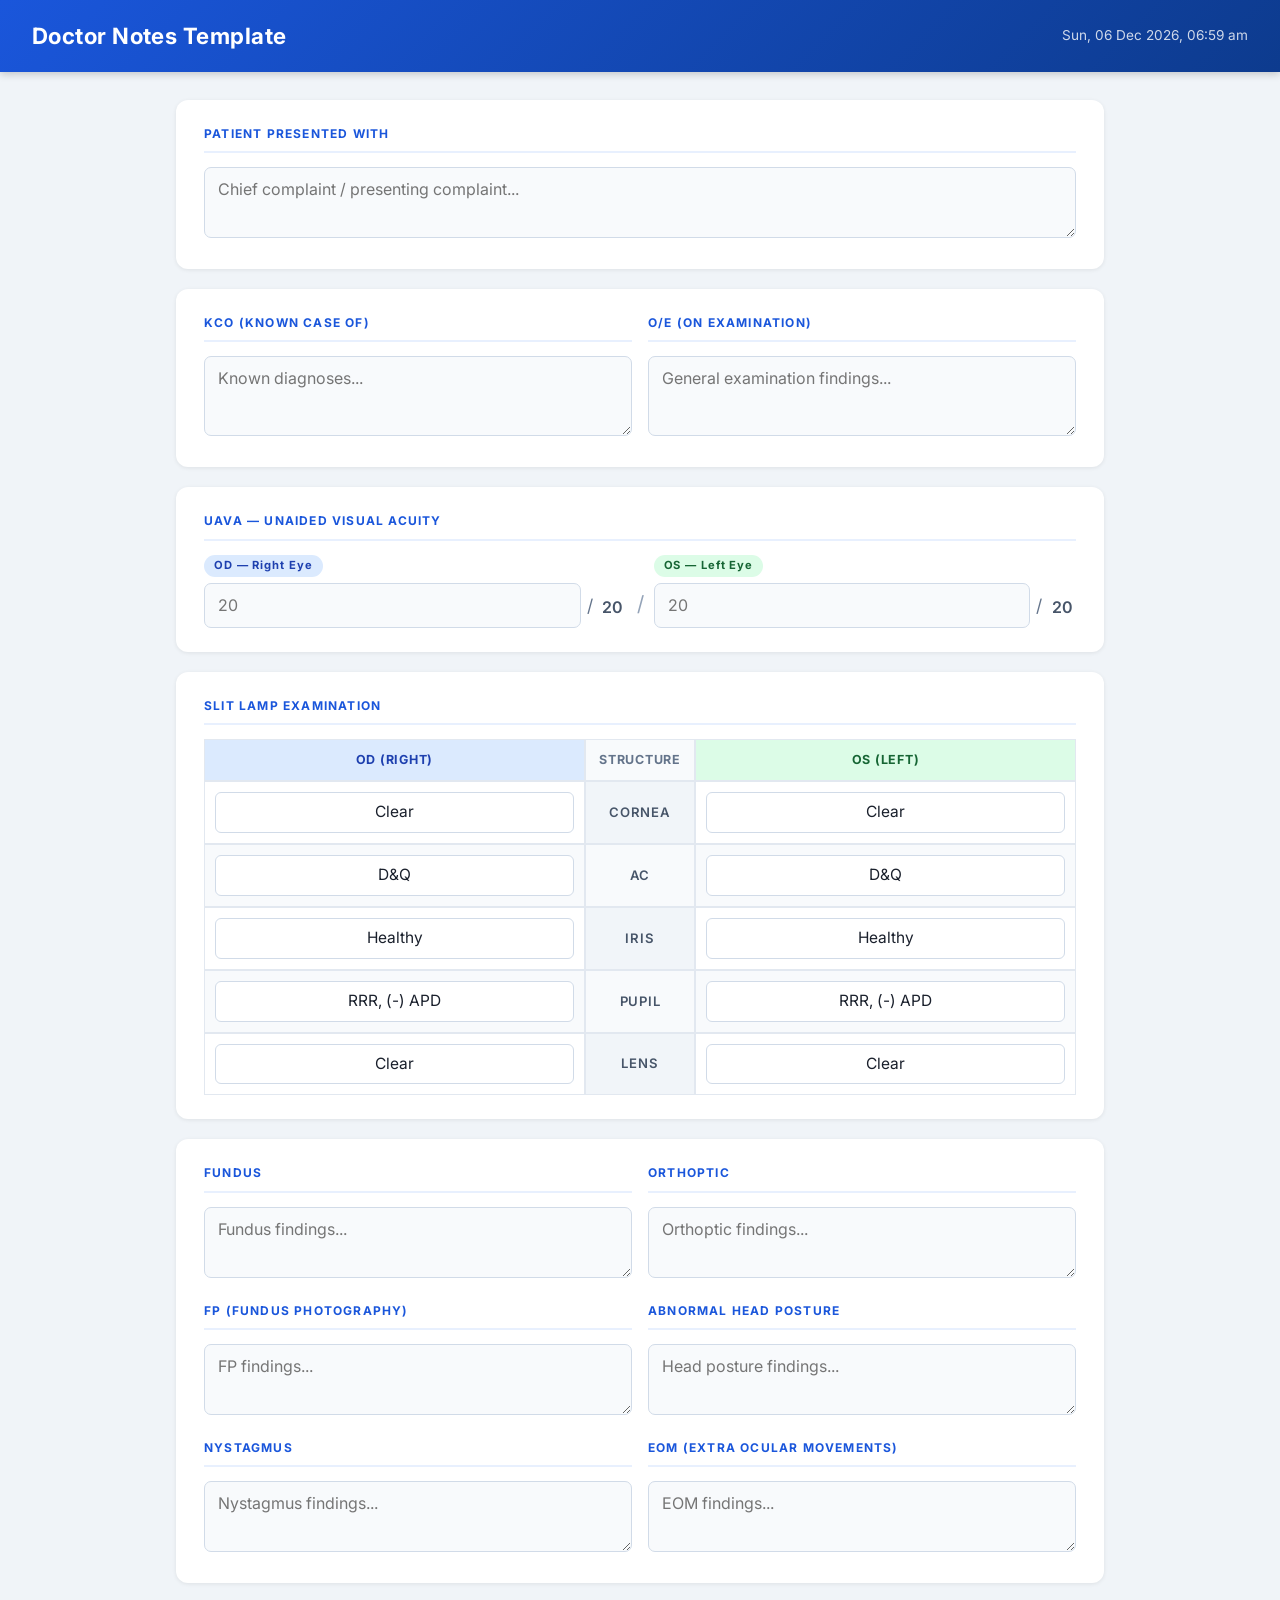
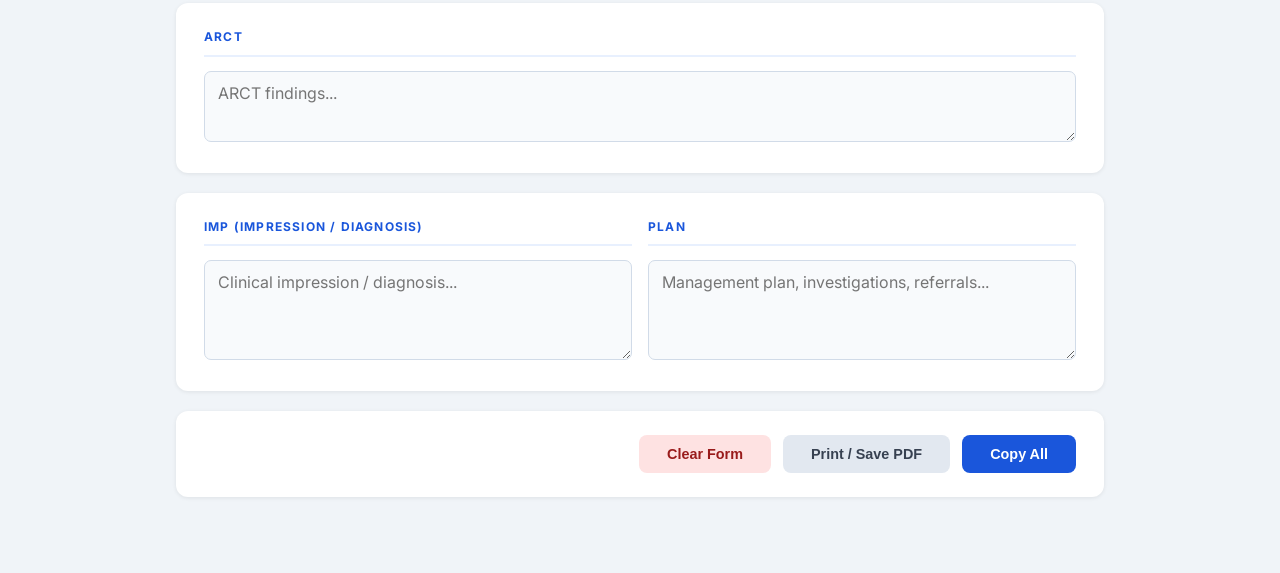
==== index.html @ 8cecd740 "change file name" ====
<!doctype html>
<html lang="en">
  <head>
    <meta charset="UTF-8" />
    <meta name="viewport" content="width=device-width, initial-scale=1.0" />
    <title>Doctor Notes Template</title>
    <link rel="preconnect" href="https://fonts.googleapis.com" />
    <link rel="preconnect" href="https://fonts.gstatic.com" crossorigin />
    <link href="https://fonts.googleapis.com/css2?family=Inter:wght@400;500;600;700&display=swap" rel="stylesheet" />
    <style>
      *,
      *::before,
      *::after {
        box-sizing: border-box;
        margin: 0;
        padding: 0;
      }

      body {
        font-family: "Inter", "Segoe UI", system-ui, sans-serif;
        background: #f0f4f8;
        color: #1a202c;
        min-height: 100vh;
        font-size: 15px;
        line-height: 1.6;
      }

      header {
        background: linear-gradient(135deg, #1a56db 0%, #0d3b8e 100%);
        color: white;
        padding: 18px 32px;
        display: flex;
        align-items: center;
        justify-content: space-between;
        box-shadow: 0 2px 8px rgba(0, 0, 0, 0.2);
      }
      header h1 {
        font-size: 1.4rem;
        font-weight: 700;
        letter-spacing: 0.02em;
      }
      header span {
        font-size: 0.85rem;
        opacity: 0.8;
      }

      .container {
        max-width: 960px;
        margin: 28px auto;
        padding: 0 16px 48px;
        display: flex;
        flex-direction: column;
        gap: 20px;
      }

      .card {
        background: white;
        border-radius: 12px;
        padding: 24px 28px;
        box-shadow: 0 1px 4px rgba(0, 0, 0, 0.08);
      }

      .card-title {
        font-size: 0.75rem;
        font-weight: 700;
        letter-spacing: 0.1em;
        text-transform: uppercase;
        color: #1a56db;
        margin-bottom: 14px;
        padding-bottom: 8px;
        border-bottom: 2px solid #e8f0fe;
      }

      label {
        display: block;
        font-size: 0.78rem;
        font-weight: 600;
        color: #4a5568;
        margin-bottom: 5px;
        text-transform: uppercase;
        letter-spacing: 0.06em;
      }

      input[type="text"],
      textarea,
      select {
        width: 100%;
        padding: 9px 13px;
        border: 1.5px solid #d1dbe8;
        border-radius: 7px;
        font-size: 1rem;
        color: #1a202c;
        background: #f8fafc;
        transition:
          border-color 0.2s,
          box-shadow 0.2s;
        outline: none;
        font-family: inherit;
        line-height: 1.6;
      }
      input[type="text"]:focus,
      textarea:focus,
      select:focus {
        border-color: #1a56db;
        box-shadow: 0 0 0 3px rgba(26, 86, 219, 0.12);
        background: white;
      }
      textarea {
        resize: vertical;
        min-height: 70px;
      }

      .grid-2 {
        display: grid;
        grid-template-columns: 1fr 1fr;
        gap: 16px;
      }
      .grid-3 {
        display: grid;
        grid-template-columns: 1fr 1fr 1fr;
        gap: 16px;
      }

      /* Visual Acuity */
      .va-row {
        display: grid;
        grid-template-columns: 1fr auto 1fr;
        gap: 10px;
        align-items: end;
      }
      .va-eye-label {
        display: flex;
        align-items: center;
        gap: 8px;
        margin-bottom: 6px;
      }
      .eye-badge {
        display: inline-block;
        padding: 2px 10px;
        border-radius: 20px;
        font-size: 0.7rem;
        font-weight: 700;
        letter-spacing: 0.08em;
      }
      .eye-badge.od {
        background: #dbeafe;
        color: #1e40af;
      }
      .eye-badge.os {
        background: #dcfce7;
        color: #166534;
      }
      .va-slash {
        font-size: 1.3rem;
        color: #94a3b8;
        padding-bottom: 8px;
        text-align: center;
      }
      .va-group {
        display: flex;
        gap: 6px;
        align-items: end;
      }
      .va-group input {
        flex: 1;
      }
      .va-group .va-denom {
        padding-bottom: 8px;
        font-size: 1.1rem;
        color: #64748b;
      }
      .va-fixed {
        padding-bottom: 8px;
        font-size: 1rem;
        font-weight: 600;
        color: #475569;
        min-width: 28px;
        text-align: center;
      }

      /* Slit Lamp Table */
      .slit-lamp-table {
        width: 100%;
        border-collapse: separate;
        border-spacing: 0;
        margin-top: 4px;
      }
      .slit-lamp-table th,
      .slit-lamp-table td {
        padding: 10px 10px;
        text-align: center;
        border: 1px solid #e2e8f0;
      }
      .slit-lamp-table thead tr th {
        background: #f1f5f9;
        font-size: 0.78rem;
        font-weight: 700;
        letter-spacing: 0.06em;
        text-transform: uppercase;
        color: #475569;
      }
      .slit-lamp-table thead tr th.od-head {
        background: #dbeafe;
        color: #1e40af;
      }
      .slit-lamp-table thead tr th.os-head {
        background: #dcfce7;
        color: #166534;
      }
      .slit-lamp-table thead tr th.struct-head {
        background: #f8fafc;
        color: #64748b;
      }
      .slit-lamp-table tbody tr:nth-child(even) td {
        background: #f8fafc;
      }
      .slit-lamp-table tbody tr:hover td {
        background: #eff6ff;
      }
      .slit-lamp-table td.struct-name {
        font-size: 0.82rem;
        font-weight: 600;
        text-transform: uppercase;
        letter-spacing: 0.06em;
        color: #475569;
        background: #f1f5f9;
        width: 110px;
      }
      .slit-lamp-table td input {
        width: 100%;
        border: 1.5px solid #d1dbe8;
        border-radius: 6px;
        padding: 7px 8px;
        font-size: 0.97rem;
        text-align: center;
        background: white;
        outline: none;
        font-family: inherit;
        transition:
          border-color 0.2s,
          box-shadow 0.2s;
      }
      .slit-lamp-table td input:focus {
        border-color: #1a56db;
        box-shadow: 0 0 0 3px rgba(26, 86, 219, 0.12);
      }

      /* Findings grid */
      .findings-grid {
        display: grid;
        grid-template-columns: 1fr 1fr;
        gap: 16px;
      }
      @media (max-width: 580px) {
        .findings-grid,
        .grid-2,
        .grid-3 {
          grid-template-columns: 1fr;
        }
        .va-row {
          grid-template-columns: 1fr;
        }
        .va-slash {
          display: none;
        }
      }

      /* Actions */
      .actions {
        display: flex;
        gap: 12px;
        justify-content: flex-end;
        flex-wrap: wrap;
      }
      button {
        padding: 11px 28px;
        border-radius: 8px;
        font-size: 0.9rem;
        font-weight: 600;
        cursor: pointer;
        border: none;
        transition:
          background 0.18s,
          transform 0.1s;
      }
      button:active {
        transform: scale(0.97);
      }
      .btn-primary {
        background: #1a56db;
        color: white;
      }
      .btn-primary:hover {
        background: #1648c0;
      }
      .btn-secondary {
        background: #e2e8f0;
        color: #374151;
      }
      .btn-secondary:hover {
        background: #cbd5e1;
      }
      .btn-danger {
        background: #fee2e2;
        color: #991b1b;
      }
      .btn-danger:hover {
        background: #fecaca;
      }
      .btn-copy {
        background: #1a56db;
        color: white;
        border: none;
      }
      .btn-copy:hover {
        background: #1648c0;
      }

      /* Print preview */
      .print-area {
        display: none;
      }
      @media print {
        body {
          background: white;
        }
        header,
        .actions,
        .card-title {
          -webkit-print-color-adjust: exact;
          print-color-adjust: exact;
        }
        .print-hide {
          display: none;
        }
      }

      /* Toast */
      #toast {
        position: fixed;
        bottom: 32px;
        right: 32px;
        background: #1a56db;
        color: white;
        padding: 14px 24px;
        border-radius: 10px;
        font-size: 0.9rem;
        font-weight: 600;
        box-shadow: 0 4px 16px rgba(0, 0, 0, 0.18);
        transform: translateY(80px);
        opacity: 0;
        transition:
          transform 0.3s,
          opacity 0.3s;
        z-index: 999;
      }
      #toast.show {
        transform: translateY(0);
        opacity: 1;
      }
    </style>
  </head>
  <body>
    <header>
      <h1>Doctor Notes Template</h1>
      <span id="datetime"></span>
    </header>

    <div class="container">
      <!-- Presentation -->
      <div class="card">
        <div class="card-title">Patient Presented With</div>
        <textarea
          id="presentedWith"
          placeholder="Chief complaint / presenting complaint..."></textarea>
      </div>

      <!-- KCO & O/E -->
      <div class="card">
        <div class="grid-2">
          <div>
            <div class="card-title">KCO (Known Case Of)</div>
            <textarea id="kco" placeholder="Known diagnoses..." style="min-height: 80px"></textarea>
          </div>
          <div>
            <div class="card-title">O/E (On Examination)</div>
            <textarea
              id="oe"
              placeholder="General examination findings..."
              style="min-height: 80px"></textarea>
          </div>
        </div>
      </div>

      <!-- Visual Acuity -->
      <div class="card">
        <div class="card-title">UAVA — Unaided Visual Acuity</div>
        <div class="va-row">
          <div>
            <div class="va-eye-label"><span class="eye-badge od">OD — Right Eye</span></div>
            <div class="va-group">
              <input type="text" id="vaODNum" placeholder="20" />
              <span class="va-denom">/</span>
              <span class="va-fixed">20</span>
            </div>
          </div>
          <div class="va-slash">/</div>
          <div>
            <div class="va-eye-label"><span class="eye-badge os">OS — Left Eye</span></div>
            <div class="va-group">
              <input type="text" id="vaOSNum" placeholder="20" />
              <span class="va-denom">/</span>
              <span class="va-fixed">20</span>
            </div>
          </div>
        </div>
      </div>

      <!-- Slit Lamp Examination -->
      <div class="card">
        <div class="card-title">Slit Lamp Examination</div>
        <table class="slit-lamp-table">
          <thead>
            <tr>
              <th class="od-head">OD (Right)</th>
              <th class="struct-head">Structure</th>
              <th class="os-head">OS (Left)</th>
            </tr>
          </thead>
          <tbody id="slitLampBody">
            <!-- Rows injected by JS -->
          </tbody>
        </table>
      </div>

      <!-- Fundus & Orthoptic -->
      <div class="card">
        <div class="findings-grid">
          <div>
            <div class="card-title">Fundus</div>
            <textarea id="fundus" placeholder="Fundus findings..."></textarea>
          </div>
          <div>
            <div class="card-title">Orthoptic</div>
            <textarea id="orthoptic" placeholder="Orthoptic findings..."></textarea>
          </div>
          <div>
            <div class="card-title">FP (Fundus Photography)</div>
            <textarea id="fp" placeholder="FP findings..."></textarea>
          </div>
          <div>
            <div class="card-title">Abnormal Head Posture</div>
            <textarea id="ahp" placeholder="Head posture findings..."></textarea>
          </div>
          <div>
            <div class="card-title">Nystagmus</div>
            <textarea id="nystagmus" placeholder="Nystagmus findings..."></textarea>
          </div>
          <div>
            <div class="card-title">EOM (Extra Ocular Movements)</div>
            <textarea id="eom" placeholder="EOM findings..."></textarea>
          </div>
        </div>
      </div>

      <!-- ARCT -->
      <div class="card">
        <div class="card-title">ARCT</div>
        <textarea id="arct" placeholder="ARCT findings..."></textarea>
      </div>

      <!-- Impression & Plan -->
      <div class="card">
        <div class="grid-2">
          <div>
            <div class="card-title">IMP (Impression / Diagnosis)</div>
            <textarea
              id="imp"
              placeholder="Clinical impression / diagnosis..."
              style="min-height: 100px"></textarea>
          </div>
          <div>
            <div class="card-title">Plan</div>
            <textarea
              id="plan"
              placeholder="Management plan, investigations, referrals..."
              style="min-height: 100px"></textarea>
          </div>
        </div>
      </div>

      <!-- Actions -->
      <div class="card print-hide">
        <div class="actions">
          <button class="btn-danger" onclick="clearForm()">Clear Form</button>
          <button class="btn-secondary" onclick="window.print()">Print / Save PDF</button>
          <button class="btn-copy" onclick="copyAll()">Copy All</button>
        </div>
      </div>
    </div>

    <div id="toast"></div>

    <script>
      // ── Slit lamp rows (structure: [label, OD default, OS default]) ──
      const slitRows = [
        ["Cornea", "Clear", "Clear"],
        ["AC", "D&Q", "D&Q"],
        ["Iris", "Healthy", "Healthy"],
        ["Pupil", "RRR, (-) APD", "RRR, (-) APD"],
        ["Lens", "Clear", "Clear"],
      ];

      function buildSlitLamp() {
        const tbody = document.getElementById("slitLampBody");
        slitRows.forEach(([struct, odDef, osDef]) => {
          const tr = document.createElement("tr");
          tr.innerHTML = `
        <td><input type="text" value="${odDef}" data-struct="${struct}" data-side="od" /></td>
        <td class="struct-name">${struct}</td>
        <td><input type="text" value="${osDef}" data-struct="${struct}" data-side="os" /></td>`;
          tbody.appendChild(tr);
        });
      }

      // ── Date/time header ──
      function updateClock() {
        const el = document.getElementById("datetime");
        const now = new Date();
        el.textContent = now.toLocaleString("en-GB", {
          weekday: "short",
          day: "2-digit",
          month: "short",
          year: "numeric",
          hour: "2-digit",
          minute: "2-digit",
          hour12: true,
        });
      }

      function v(id) {
        return document.getElementById(id).value;
      }
      function sv(id, val) {
        const el = document.getElementById(id);
        if (el) el.value = val ?? "";
      }

      function line(label, val) {
        return val && val.trim() ? label + ": " + val.trim() + "\n" : "";
      }

      function copyAll() {
        const vaOD = (v("vaODNum") || "__") + "/20";
        const vaOS = (v("vaOSNum") || "__") + "/20";

        let slitText = "\nSLIT LAMP:\n";
        slitText += "Structure".padEnd(14) + "OD".padEnd(22) + "OS\n";
        slitText += "-".repeat(54) + "\n";
        document.querySelectorAll("#slitLampBody tr").forEach((tr) => {
          const inputs = tr.querySelectorAll("input");
          const struct = tr.querySelector(".struct-name")?.textContent ?? "";
          const od = inputs[0]?.value ?? "";
          const os = inputs[1]?.value ?? "";
          slitText += struct.padEnd(14) + od.padEnd(22) + os + "\n";
        });

        let text = "";
        text += line("PATIENT PRESENTED WITH", v("presentedWith"));
        text += line("KCO", v("kco"));
        text += line("O/E", v("oe"));
        text += "UAVA: OD: " + vaOD + "   OS: " + vaOS + "\n";
        text += slitText;
        text += line("\nFUNDUS", v("fundus"));
        text += line("ORTHOPTIC", v("orthoptic"));
        text += line("FP", v("fp"));
        text += line("ABNORMAL HEAD POSTURE", v("ahp"));
        text += line("NYSTAGMUS", v("nystagmus"));
        text += line("EOM", v("eom"));
        text += line("ARCT", v("arct"));
        text += line("\nIMP", v("imp"));
        text += line("PLAN", v("plan"));

        navigator.clipboard
          .writeText(text.trim())
          .then(() => {
            showToast("Copied to clipboard!");
          })
          .catch(() => {
            // fallback for older browsers
            const ta = document.createElement("textarea");
            ta.value = text.trim();
            ta.style.position = "fixed";
            ta.style.opacity = "0";
            document.body.appendChild(ta);
            ta.select();
            document.execCommand("copy");
            document.body.removeChild(ta);
            showToast("Copied to clipboard!");
          });
      }

      function clearForm() {
        if (!confirm("Clear all fields and reset to defaults?")) return;
        [
          "presentedWith",
          "kco",
          "oe",
          "vaODNum",
          "vaODDen",
          "vaOSNum",
          "vaOSDen",
          "fundus",
          "orthoptic",
          "fp",
          "ahp",
          "nystagmus",
          "eom",
          "arct",
          "imp",
          "plan",
        ].forEach((id) => sv(id, ""));
        document.querySelectorAll("#slitLampBody input").forEach((inp) => {
          const row = slitRows.find((r) => r[0] === inp.dataset.struct);
          if (row) inp.value = inp.dataset.side === "od" ? row[1] : row[2];
        });
        showToast("Form cleared.");
      }

      function showToast(msg) {
        const t = document.getElementById("toast");
        t.textContent = msg;
        t.classList.add("show");
        setTimeout(() => t.classList.remove("show"), 2800);
      }

      // ── Init ──
      buildSlitLamp();
      updateClock();
      setInterval(updateClock, 60000);
    </script>
  </body>
</html>
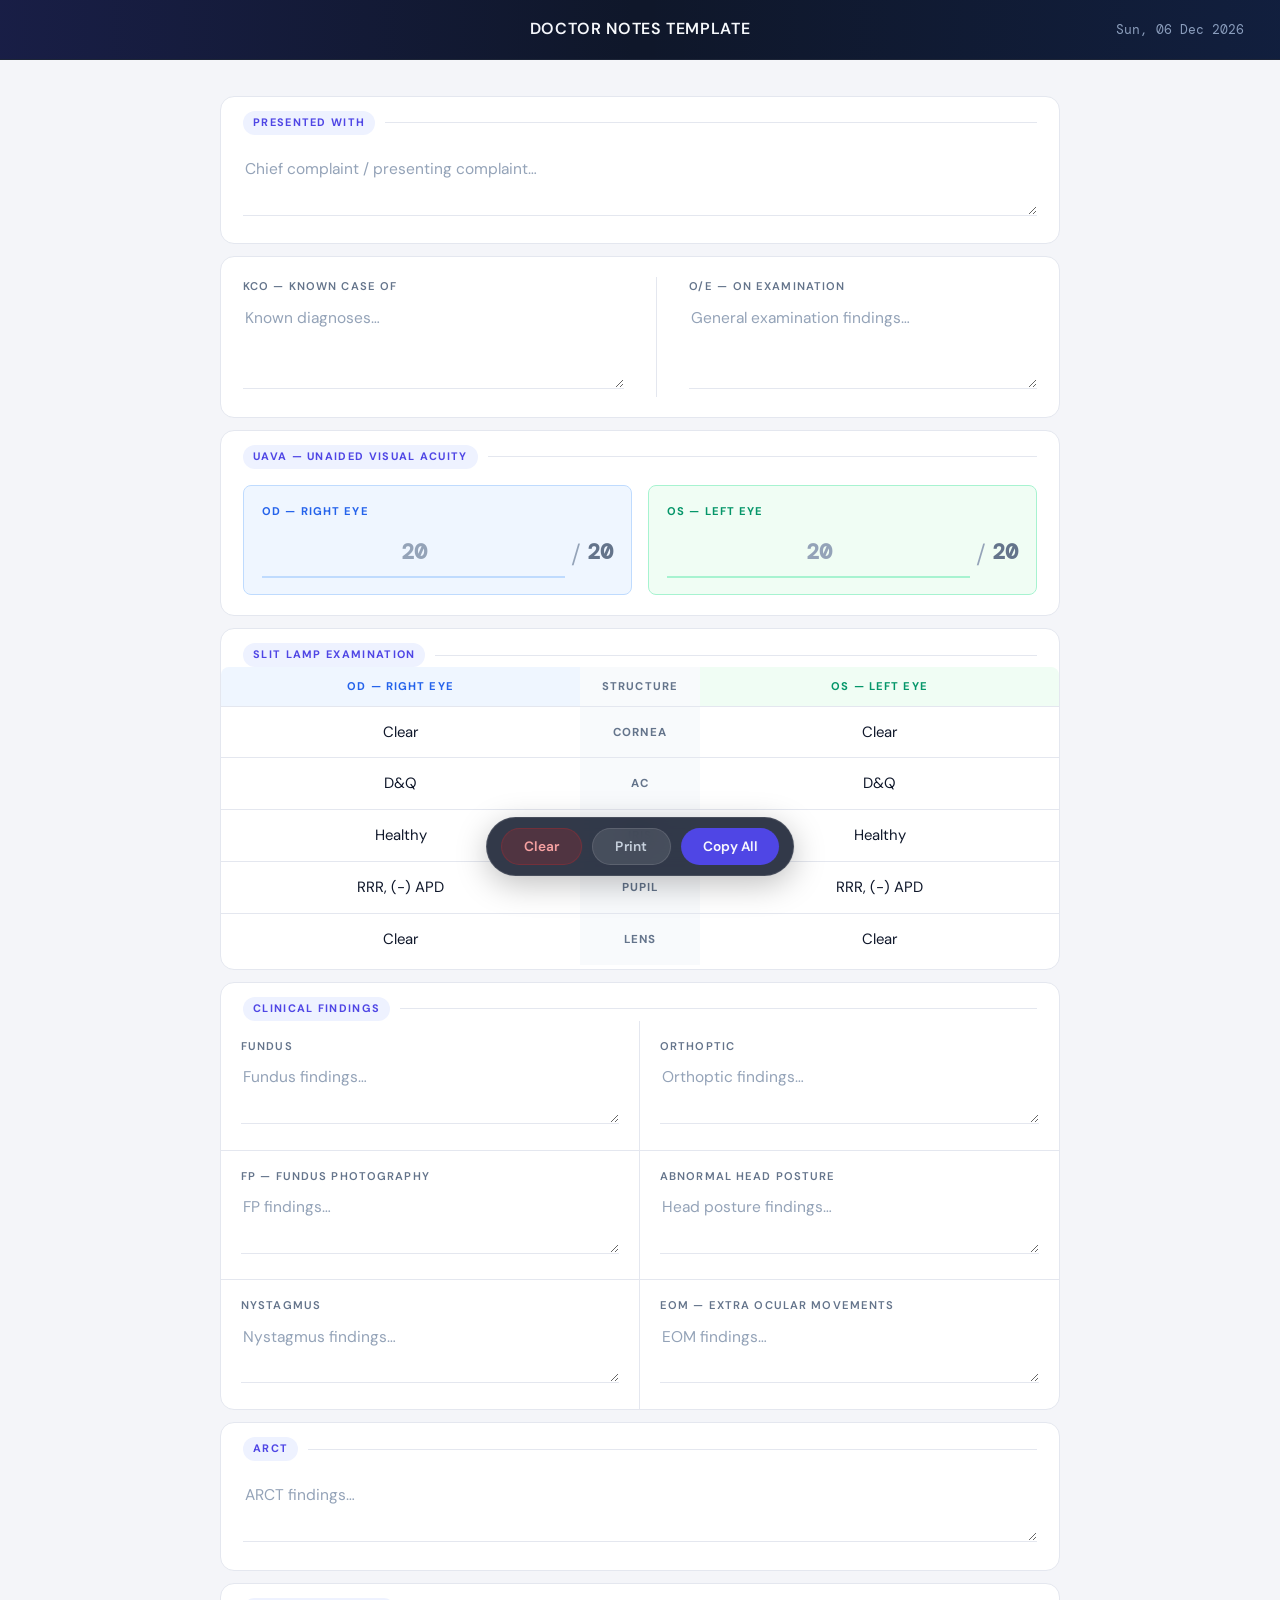
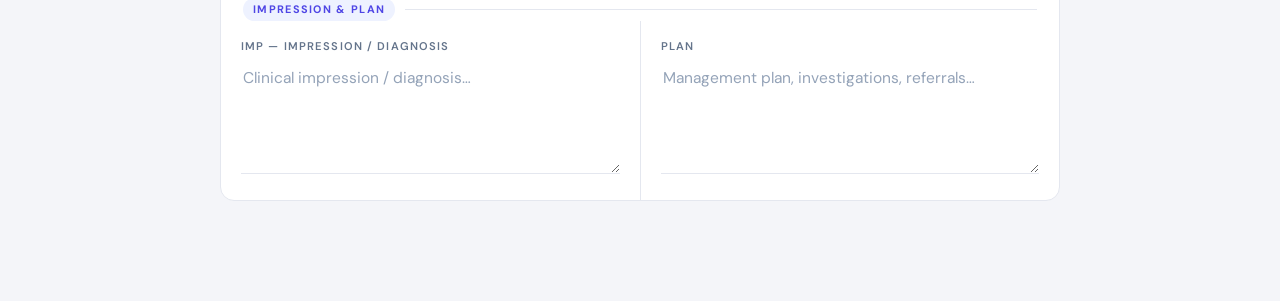
==== commit 57f140f0: "change the design" ====
--- a/index.html
+++ b/index.html
@@ -6,571 +6,655 @@
     <title>Doctor Notes Template</title>
     <link rel="preconnect" href="https://fonts.googleapis.com" />
     <link rel="preconnect" href="https://fonts.gstatic.com" crossorigin />
-    <link href="https://fonts.googleapis.com/css2?family=Inter:wght@400;500;600;700&display=swap" rel="stylesheet" />
+    <link href="https://fonts.googleapis.com/css2?family=DM+Sans:opsz,wght@9..40,300;9..40,400;9..40,500;9..40,600;9..40,700&family=DM+Mono:wght@400;500&display=swap" rel="stylesheet" />
     <style>
-      *,
-      *::before,
-      *::after {
-        box-sizing: border-box;
-        margin: 0;
-        padding: 0;
-      }
+      *, *::before, *::after { box-sizing: border-box; margin: 0; padding: 0; }
+
+      :root {
+        --bg:        #f4f5f9;
+        --surface:   #ffffff;
+        --border:    #e4e7ef;
+        --text:      #0f172a;
+        --muted:     #64748b;
+        --faint:     #94a3b8;
+        --od:        #2563eb;
+        --od-light:  #eff6ff;
+        --od-mid:    #bfdbfe;
+        --os:        #059669;
+        --os-light:  #f0fdf4;
+        --os-mid:    #a7f3d0;
+        --accent:    #4f46e5;
+        --accent-lt: #eef2ff;
+        --danger:    #dc2626;
+        --danger-lt: #fef2f2;
+        --radius:    14px;
+        --radius-sm: 8px;
+      }
+
+      html { scroll-behavior: smooth; }
 
       body {
-        font-family: "Inter", "Segoe UI", system-ui, sans-serif;
-        background: #f0f4f8;
-        color: #1a202c;
+        font-family: "DM Sans", system-ui, sans-serif;
+        background: var(--bg);
+        color: var(--text);
         min-height: 100vh;
         font-size: 15px;
-        line-height: 1.6;
-      }
-
+        line-height: 1.65;
+        padding-bottom: 100px;
+      }
+
+      /* ── HEADER ── */
       header {
-        background: linear-gradient(135deg, #1a56db 0%, #0d3b8e 100%);
-        color: white;
-        padding: 18px 32px;
+        background: #0f172a;
+        position: sticky;
+        top: 0;
+        z-index: 100;
+        display: grid;
+        grid-template-columns: 1fr auto 1fr;
+        align-items: center;
+        padding: 0 36px;
+        height: 60px;
+        border-bottom: 1px solid rgba(255,255,255,0.06);
+      }
+      header::before {
+        content: '';
+        position: absolute;
+        inset: 0;
+        background: linear-gradient(90deg, rgba(79,70,229,0.15) 0%, transparent 50%, rgba(37,99,235,0.1) 100%);
+        pointer-events: none;
+      }
+      .header-title {
+        grid-column: 2;
+        color: #f8fafc;
+        font-size: 1rem;
+        font-weight: 600;
+        letter-spacing: 0.04em;
+        text-align: center;
+        text-transform: uppercase;
+      }
+      .header-date {
+        justify-self: end;
+        font-size: 0.8rem;
+        color: #94a3b8;
+        font-weight: 400;
+        font-family: "DM Mono", monospace;
+      }
+
+      /* ── LAYOUT ── */
+      .page {
+        max-width: 880px;
+        margin: 0 auto;
+        padding: 36px 20px 0;
+        display: flex;
+        flex-direction: column;
+        gap: 12px;
+      }
+
+      /* ── SECTION ── */
+      .section {
+        background: var(--surface);
+        border-radius: var(--radius);
+        border: 1px solid var(--border);
+        overflow: hidden;
+        transition: box-shadow 0.2s;
+      }
+      .section:focus-within {
+        box-shadow: 0 0 0 3px rgba(79,70,229,0.1);
+        border-color: rgba(79,70,229,0.35);
+      }
+
+      .section-header {
         display: flex;
         align-items: center;
-        justify-content: space-between;
-        box-shadow: 0 2px 8px rgba(0, 0, 0, 0.2);
-      }
-      header h1 {
-        font-size: 1.4rem;
+        gap: 10px;
+        padding: 14px 22px 0;
+      }
+      .section-tag {
+        font-size: 0.68rem;
         font-weight: 700;
-        letter-spacing: 0.02em;
-      }
-      header span {
-        font-size: 0.85rem;
-        opacity: 0.8;
-      }
-
-      .container {
-        max-width: 960px;
-        margin: 28px auto;
-        padding: 0 16px 48px;
+        letter-spacing: 0.12em;
+        text-transform: uppercase;
+        color: var(--accent);
+        background: var(--accent-lt);
+        padding: 3px 10px;
+        border-radius: 20px;
+        white-space: nowrap;
+      }
+      .section-rule {
+        flex: 1;
+        height: 1px;
+        background: var(--border);
+      }
+      .section-body {
+        padding: 16px 22px 20px;
+      }
+
+      /* ── INPUTS ── */
+      textarea,
+      input[type="text"] {
+        width: 100%;
+        font-family: inherit;
+        font-size: 0.97rem;
+        color: var(--text);
+        background: transparent;
+        border: none;
+        border-bottom: 1.5px solid var(--border);
+        border-radius: 0;
+        padding: 6px 2px 8px;
+        outline: none;
+        transition: border-color 0.2s;
+        line-height: 1.6;
+        resize: none;
+      }
+      textarea { min-height: 64px; resize: vertical; }
+      textarea:focus,
+      input[type="text"]:focus {
+        border-bottom-color: var(--accent);
+      }
+      ::placeholder { color: var(--faint); }
+
+      /* ── TWO-COL ── */
+      .cols-2 {
+        display: grid;
+        grid-template-columns: 1fr 1fr;
+        gap: 0 32px;
+      }
+      .cols-2 > div + div {
+        border-left: 1px solid var(--border);
+        padding-left: 32px;
+      }
+
+      /* ── FIELD LABEL ── */
+      .field-label {
+        font-size: 0.7rem;
+        font-weight: 600;
+        letter-spacing: 0.1em;
+        text-transform: uppercase;
+        color: var(--muted);
+        margin-bottom: 4px;
+      }
+
+      /* ── VISUAL ACUITY ── */
+      .va-grid {
+        display: grid;
+        grid-template-columns: 1fr 1fr;
+        gap: 16px;
+      }
+      .va-eye {
+        border-radius: var(--radius-sm);
+        padding: 16px 18px;
         display: flex;
         flex-direction: column;
-        gap: 20px;
-      }
-
-      .card {
-        background: white;
-        border-radius: 12px;
-        padding: 24px 28px;
-        box-shadow: 0 1px 4px rgba(0, 0, 0, 0.08);
-      }
-
-      .card-title {
-        font-size: 0.75rem;
+        gap: 10px;
+      }
+      .va-eye.od { background: var(--od-light); border: 1px solid var(--od-mid); }
+      .va-eye.os { background: var(--os-light); border: 1px solid var(--os-mid); }
+      .va-eye-label {
+        font-size: 0.7rem;
         font-weight: 700;
         letter-spacing: 0.1em;
         text-transform: uppercase;
-        color: #1a56db;
-        margin-bottom: 14px;
-        padding-bottom: 8px;
-        border-bottom: 2px solid #e8f0fe;
-      }
-
-      label {
-        display: block;
-        font-size: 0.78rem;
-        font-weight: 600;
-        color: #4a5568;
-        margin-bottom: 5px;
-        text-transform: uppercase;
-        letter-spacing: 0.06em;
-      }
-
-      input[type="text"],
-      textarea,
-      select {
-        width: 100%;
-        padding: 9px 13px;
-        border: 1.5px solid #d1dbe8;
-        border-radius: 7px;
-        font-size: 1rem;
-        color: #1a202c;
-        background: #f8fafc;
-        transition:
-          border-color 0.2s,
-          box-shadow 0.2s;
-        outline: none;
-        font-family: inherit;
-        line-height: 1.6;
-      }
-      input[type="text"]:focus,
-      textarea:focus,
-      select:focus {
-        border-color: #1a56db;
-        box-shadow: 0 0 0 3px rgba(26, 86, 219, 0.12);
-        background: white;
-      }
-      textarea {
-        resize: vertical;
-        min-height: 70px;
-      }
-
-      .grid-2 {
-        display: grid;
-        grid-template-columns: 1fr 1fr;
-        gap: 16px;
-      }
-      .grid-3 {
-        display: grid;
-        grid-template-columns: 1fr 1fr 1fr;
-        gap: 16px;
-      }
-
-      /* Visual Acuity */
-      .va-row {
-        display: grid;
-        grid-template-columns: 1fr auto 1fr;
-        gap: 10px;
-        align-items: end;
-      }
-      .va-eye-label {
+      }
+      .va-eye.od .va-eye-label { color: var(--od); }
+      .va-eye.os .va-eye-label { color: var(--os); }
+      .va-fraction {
         display: flex;
         align-items: center;
-        gap: 8px;
-        margin-bottom: 6px;
-      }
-      .eye-badge {
-        display: inline-block;
-        padding: 2px 10px;
-        border-radius: 20px;
+        gap: 6px;
+      }
+      .va-fraction input {
+        flex: 1;
+        font-size: 1.4rem;
+        font-weight: 600;
+        font-family: "DM Mono", monospace;
+        text-align: center;
+        padding: 4px 6px 6px;
+        background: transparent;
+        border: none;
+        border-bottom: 2px solid;
+        outline: none;
+        transition: border-color 0.2s, opacity 0.2s;
+        min-width: 0;
+      }
+      .va-eye.od .va-fraction input { border-color: var(--od-mid); color: var(--od); }
+      .va-eye.os .va-fraction input { border-color: var(--os-mid); color: var(--os); }
+      .va-eye.od .va-fraction input:focus { border-color: var(--od); }
+      .va-eye.os .va-fraction input:focus { border-color: var(--os); }
+      .va-slash {
+        font-size: 1.6rem;
+        font-weight: 300;
+        color: var(--faint);
+        line-height: 1;
+        flex-shrink: 0;
+      }
+      .va-denom {
+        font-size: 1.4rem;
+        font-weight: 700;
+        font-family: "DM Mono", monospace;
+        color: var(--muted);
+        flex-shrink: 0;
+        padding-bottom: 4px;
+      }
+
+      /* ── SLIT LAMP ── */
+      .slit-table {
+        width: 100%;
+        border-collapse: collapse;
+      }
+      .slit-table thead th {
+        padding: 10px 14px;
         font-size: 0.7rem;
         font-weight: 700;
-        letter-spacing: 0.08em;
-      }
-      .eye-badge.od {
-        background: #dbeafe;
-        color: #1e40af;
-      }
-      .eye-badge.os {
-        background: #dcfce7;
-        color: #166534;
-      }
-      .va-slash {
-        font-size: 1.3rem;
-        color: #94a3b8;
-        padding-bottom: 8px;
+        letter-spacing: 0.1em;
+        text-transform: uppercase;
+      }
+      .slit-table thead th.col-od {
+        color: var(--od);
+        background: var(--od-light);
+        border-radius: var(--radius-sm) 0 0 0;
         text-align: center;
       }
-      .va-group {
-        display: flex;
-        gap: 6px;
-        align-items: end;
-      }
-      .va-group input {
-        flex: 1;
-      }
-      .va-group .va-denom {
-        padding-bottom: 8px;
-        font-size: 1.1rem;
-        color: #64748b;
-      }
-      .va-fixed {
-        padding-bottom: 8px;
-        font-size: 1rem;
-        font-weight: 600;
-        color: #475569;
-        min-width: 28px;
+      .slit-table thead th.col-struct {
+        color: var(--muted);
+        background: #f8fafc;
         text-align: center;
-      }
-
-      /* Slit Lamp Table */
-      .slit-lamp-table {
+        width: 120px;
+      }
+      .slit-table thead th.col-os {
+        color: var(--os);
+        background: var(--os-light);
+        border-radius: 0 var(--radius-sm) 0 0;
+        text-align: center;
+      }
+      .slit-table tbody tr {
+        border-top: 1px solid var(--border);
+      }
+      .slit-table tbody tr:hover td { background: #fafbff; }
+      .slit-table td {
+        padding: 8px 12px;
+        vertical-align: middle;
+      }
+      .slit-table td.struct-cell {
+        text-align: center;
+        font-size: 0.72rem;
+        font-weight: 700;
+        letter-spacing: 0.1em;
+        text-transform: uppercase;
+        color: var(--muted);
+        background: #f8fafc;
+      }
+      .slit-table td.od-cell,
+      .slit-table td.os-cell { text-align: center; }
+      .slit-table td input {
         width: 100%;
-        border-collapse: separate;
-        border-spacing: 0;
-        margin-top: 4px;
-      }
-      .slit-lamp-table th,
-      .slit-lamp-table td {
-        padding: 10px 10px;
+        font-family: inherit;
+        font-size: 0.93rem;
+        color: var(--text);
+        background: transparent;
+        border: 1px solid transparent;
+        border-radius: 6px;
+        padding: 6px 10px;
+        outline: none;
         text-align: center;
-        border: 1px solid #e2e8f0;
-      }
-      .slit-lamp-table thead tr th {
-        background: #f1f5f9;
-        font-size: 0.78rem;
-        font-weight: 700;
-        letter-spacing: 0.06em;
-        text-transform: uppercase;
-        color: #475569;
-      }
-      .slit-lamp-table thead tr th.od-head {
-        background: #dbeafe;
-        color: #1e40af;
-      }
-      .slit-lamp-table thead tr th.os-head {
-        background: #dcfce7;
-        color: #166534;
-      }
-      .slit-lamp-table thead tr th.struct-head {
-        background: #f8fafc;
-        color: #64748b;
-      }
-      .slit-lamp-table tbody tr:nth-child(even) td {
-        background: #f8fafc;
-      }
-      .slit-lamp-table tbody tr:hover td {
-        background: #eff6ff;
-      }
-      .slit-lamp-table td.struct-name {
-        font-size: 0.82rem;
-        font-weight: 600;
-        text-transform: uppercase;
-        letter-spacing: 0.06em;
-        color: #475569;
-        background: #f1f5f9;
-        width: 110px;
-      }
-      .slit-lamp-table td input {
-        width: 100%;
-        border: 1.5px solid #d1dbe8;
-        border-radius: 6px;
-        padding: 7px 8px;
-        font-size: 0.97rem;
-        text-align: center;
-        background: white;
-        outline: none;
-        font-family: inherit;
-        transition:
-          border-color 0.2s,
-          box-shadow 0.2s;
-      }
-      .slit-lamp-table td input:focus {
-        border-color: #1a56db;
-        box-shadow: 0 0 0 3px rgba(26, 86, 219, 0.12);
-      }
-
-      /* Findings grid */
+        transition: background 0.15s, border-color 0.15s;
+        line-height: 1.4;
+      }
+      .slit-table td.od-cell input:hover,
+      .slit-table td.od-cell input:focus {
+        background: var(--od-light);
+        border-color: var(--od-mid);
+      }
+      .slit-table td.os-cell input:hover,
+      .slit-table td.os-cell input:focus {
+        background: var(--os-light);
+        border-color: var(--os-mid);
+      }
+
+      /* ── FINDINGS 2-COL ── */
       .findings-grid {
         display: grid;
         grid-template-columns: 1fr 1fr;
-        gap: 16px;
-      }
-      @media (max-width: 580px) {
-        .findings-grid,
-        .grid-2,
-        .grid-3 {
+        gap: 0;
+      }
+      .finding-item {
+        padding: 16px 20px 18px;
+        border-right: 1px solid var(--border);
+        border-bottom: 1px solid var(--border);
+      }
+      .finding-item:nth-child(2n) { border-right: none; }
+      .finding-item:nth-last-child(-n+2) { border-bottom: none; }
+      .finding-item:last-child:nth-child(odd) {
+        border-bottom: none;
+        border-right: none;
+        grid-column: 1 / -1;
+      }
+
+      /* ── IMP / PLAN ── */
+      .imp-plan-grid {
+        display: grid;
+        grid-template-columns: 1fr 1fr;
+        gap: 0;
+      }
+      .imp-plan-grid > div {
+        padding: 16px 20px 18px;
+      }
+      .imp-plan-grid > div + div {
+        border-left: 1px solid var(--border);
+      }
+      .imp-plan-grid textarea { min-height: 90px; }
+
+      /* ── ACTION BAR ── */
+      .action-bar {
+        position: fixed;
+        bottom: 24px;
+        left: 50%;
+        transform: translateX(-50%);
+        display: flex;
+        gap: 10px;
+        background: rgba(15,23,42,0.85);
+        backdrop-filter: blur(12px);
+        -webkit-backdrop-filter: blur(12px);
+        padding: 10px 14px;
+        border-radius: 50px;
+        border: 1px solid rgba(255,255,255,0.1);
+        box-shadow: 0 8px 32px rgba(0,0,0,0.25);
+        z-index: 200;
+      }
+      .action-bar button {
+        padding: 9px 22px;
+        border-radius: 50px;
+        font-size: 0.85rem;
+        font-weight: 600;
+        font-family: inherit;
+        cursor: pointer;
+        border: none;
+        letter-spacing: 0.02em;
+        transition: background 0.16s, transform 0.1s, opacity 0.16s;
+        white-space: nowrap;
+      }
+      .action-bar button:active { transform: scale(0.95); }
+      .btn-clear {
+        background: rgba(220,38,38,0.18);
+        color: #fca5a5;
+        border: 1px solid rgba(220,38,38,0.25) !important;
+      }
+      .btn-clear:hover { background: rgba(220,38,38,0.28); }
+      .btn-print {
+        background: rgba(255,255,255,0.1);
+        color: #cbd5e1;
+        border: 1px solid rgba(255,255,255,0.12) !important;
+      }
+      .btn-print:hover { background: rgba(255,255,255,0.18); }
+      .btn-copy {
+        background: var(--accent);
+        color: white;
+      }
+      .btn-copy:hover { background: #4338ca; }
+
+      /* ── TOAST ── */
+      #toast {
+        position: fixed;
+        bottom: 88px;
+        left: 50%;
+        transform: translateX(-50%) translateY(20px);
+        background: #0f172a;
+        color: #f8fafc;
+        padding: 10px 20px;
+        border-radius: 50px;
+        font-size: 0.85rem;
+        font-weight: 500;
+        border: 1px solid rgba(255,255,255,0.1);
+        box-shadow: 0 4px 20px rgba(0,0,0,0.2);
+        opacity: 0;
+        pointer-events: none;
+        transition: opacity 0.25s, transform 0.25s;
+        z-index: 300;
+        white-space: nowrap;
+      }
+      #toast.show {
+        opacity: 1;
+        transform: translateX(-50%) translateY(0);
+      }
+
+      /* ── RESPONSIVE ── */
+      @media (max-width: 600px) {
+        header {
+          grid-template-columns: 1fr;
+          grid-template-rows: auto auto;
+          height: auto;
+          padding: 14px 20px;
+          text-align: center;
+          gap: 4px;
+        }
+        header > div:first-child { display: none; }
+        .header-title { grid-column: 1; }
+        .header-date { grid-column: 1; justify-self: center; }
+
+        .cols-2, .va-grid, .findings-grid, .imp-plan-grid {
           grid-template-columns: 1fr;
         }
-        .va-row {
-          grid-template-columns: 1fr;
-        }
-        .va-slash {
-          display: none;
-        }
-      }
-
-      /* Actions */
-      .actions {
-        display: flex;
-        gap: 12px;
-        justify-content: flex-end;
-        flex-wrap: wrap;
-      }
-      button {
-        padding: 11px 28px;
-        border-radius: 8px;
-        font-size: 0.9rem;
-        font-weight: 600;
-        cursor: pointer;
-        border: none;
-        transition:
-          background 0.18s,
-          transform 0.1s;
-      }
-      button:active {
-        transform: scale(0.97);
-      }
-      .btn-primary {
-        background: #1a56db;
-        color: white;
-      }
-      .btn-primary:hover {
-        background: #1648c0;
-      }
-      .btn-secondary {
-        background: #e2e8f0;
-        color: #374151;
-      }
-      .btn-secondary:hover {
-        background: #cbd5e1;
-      }
-      .btn-danger {
-        background: #fee2e2;
-        color: #991b1b;
-      }
-      .btn-danger:hover {
-        background: #fecaca;
-      }
-      .btn-copy {
-        background: #1a56db;
-        color: white;
-        border: none;
-      }
-      .btn-copy:hover {
-        background: #1648c0;
-      }
-
-      /* Print preview */
-      .print-area {
-        display: none;
-      }
+        .cols-2 > div + div { border-left: none; padding-left: 0; border-top: 1px solid var(--border); padding-top: 16px; margin-top: 4px; }
+        .finding-item { border-right: none; }
+        .imp-plan-grid > div + div { border-left: none; border-top: 1px solid var(--border); }
+      }
+
+      /* ── PRINT ── */
       @media print {
-        body {
-          background: white;
-        }
-        header,
-        .actions,
-        .card-title {
-          -webkit-print-color-adjust: exact;
-          print-color-adjust: exact;
-        }
-        .print-hide {
-          display: none;
-        }
-      }
-
-      /* Toast */
-      #toast {
-        position: fixed;
-        bottom: 32px;
-        right: 32px;
-        background: #1a56db;
-        color: white;
-        padding: 14px 24px;
-        border-radius: 10px;
-        font-size: 0.9rem;
-        font-weight: 600;
-        box-shadow: 0 4px 16px rgba(0, 0, 0, 0.18);
-        transform: translateY(80px);
-        opacity: 0;
-        transition:
-          transform 0.3s,
-          opacity 0.3s;
-        z-index: 999;
-      }
-      #toast.show {
-        transform: translateY(0);
-        opacity: 1;
+        body { background: white; padding-bottom: 0; }
+        header { position: static; }
+        .action-bar { display: none; }
+        .section:focus-within { box-shadow: none; border-color: var(--border); }
       }
     </style>
   </head>
   <body>
+
     <header>
-      <h1>Doctor Notes Template</h1>
-      <span id="datetime"></span>
+      <div></div>
+      <div class="header-title">Doctor Notes Template</div>
+      <div class="header-date" id="datetime"></div>
     </header>
 
-    <div class="container">
-      <!-- Presentation -->
-      <div class="card">
-        <div class="card-title">Patient Presented With</div>
-        <textarea
-          id="presentedWith"
-          placeholder="Chief complaint / presenting complaint..."></textarea>
+    <div class="page">
+
+      <!-- Patient Presented With -->
+      <div class="section">
+        <div class="section-header">
+          <span class="section-tag">Presented With</span>
+          <div class="section-rule"></div>
+        </div>
+        <div class="section-body">
+          <textarea id="presentedWith" placeholder="Chief complaint / presenting complaint…" rows="2"></textarea>
+        </div>
       </div>
 
       <!-- KCO & O/E -->
-      <div class="card">
-        <div class="grid-2">
+      <div class="section">
+        <div class="section-body" style="padding-top:20px;">
+          <div class="cols-2">
+            <div>
+              <div class="field-label">KCO — Known Case Of</div>
+              <textarea id="kco" placeholder="Known diagnoses…" rows="3"></textarea>
+            </div>
+            <div>
+              <div class="field-label">O/E — On Examination</div>
+              <textarea id="oe" placeholder="General examination findings…" rows="3"></textarea>
+            </div>
+          </div>
+        </div>
+      </div>
+
+      <!-- Visual Acuity -->
+      <div class="section">
+        <div class="section-header">
+          <span class="section-tag">UAVA — Unaided Visual Acuity</span>
+          <div class="section-rule"></div>
+        </div>
+        <div class="section-body">
+          <div class="va-grid">
+            <div class="va-eye od">
+              <div class="va-eye-label">OD &mdash; Right Eye</div>
+              <div class="va-fraction">
+                <input type="text" id="vaODNum" placeholder="20" />
+                <span class="va-slash">/</span>
+                <span class="va-denom">20</span>
+              </div>
+            </div>
+            <div class="va-eye os">
+              <div class="va-eye-label">OS &mdash; Left Eye</div>
+              <div class="va-fraction">
+                <input type="text" id="vaOSNum" placeholder="20" />
+                <span class="va-slash">/</span>
+                <span class="va-denom">20</span>
+              </div>
+            </div>
+          </div>
+        </div>
+      </div>
+
+      <!-- Slit Lamp Examination -->
+      <div class="section">
+        <div class="section-header">
+          <span class="section-tag">Slit Lamp Examination</span>
+          <div class="section-rule"></div>
+        </div>
+        <div class="section-body" style="padding: 0 0 4px;">
+          <table class="slit-table">
+            <thead>
+              <tr>
+                <th class="col-od">OD — Right Eye</th>
+                <th class="col-struct">Structure</th>
+                <th class="col-os">OS — Left Eye</th>
+              </tr>
+            </thead>
+            <tbody id="slitLampBody"></tbody>
+          </table>
+        </div>
+      </div>
+
+      <!-- Findings -->
+      <div class="section">
+        <div class="section-header">
+          <span class="section-tag">Clinical Findings</span>
+          <div class="section-rule"></div>
+        </div>
+        <div class="findings-grid">
+          <div class="finding-item">
+            <div class="field-label">Fundus</div>
+            <textarea id="fundus" placeholder="Fundus findings…" rows="2"></textarea>
+          </div>
+          <div class="finding-item">
+            <div class="field-label">Orthoptic</div>
+            <textarea id="orthoptic" placeholder="Orthoptic findings…" rows="2"></textarea>
+          </div>
+          <div class="finding-item">
+            <div class="field-label">FP — Fundus Photography</div>
+            <textarea id="fp" placeholder="FP findings…" rows="2"></textarea>
+          </div>
+          <div class="finding-item">
+            <div class="field-label">Abnormal Head Posture</div>
+            <textarea id="ahp" placeholder="Head posture findings…" rows="2"></textarea>
+          </div>
+          <div class="finding-item">
+            <div class="field-label">Nystagmus</div>
+            <textarea id="nystagmus" placeholder="Nystagmus findings…" rows="2"></textarea>
+          </div>
+          <div class="finding-item">
+            <div class="field-label">EOM — Extra Ocular Movements</div>
+            <textarea id="eom" placeholder="EOM findings…" rows="2"></textarea>
+          </div>
+        </div>
+      </div>
+
+      <!-- ARCT -->
+      <div class="section">
+        <div class="section-header">
+          <span class="section-tag">ARCT</span>
+          <div class="section-rule"></div>
+        </div>
+        <div class="section-body">
+          <textarea id="arct" placeholder="ARCT findings…" rows="2"></textarea>
+        </div>
+      </div>
+
+      <!-- Impression & Plan -->
+      <div class="section">
+        <div class="section-header">
+          <span class="section-tag">Impression &amp; Plan</span>
+          <div class="section-rule"></div>
+        </div>
+        <div class="imp-plan-grid">
           <div>
-            <div class="card-title">KCO (Known Case Of)</div>
-            <textarea id="kco" placeholder="Known diagnoses..." style="min-height: 80px"></textarea>
+            <div class="field-label">IMP — Impression / Diagnosis</div>
+            <textarea id="imp" placeholder="Clinical impression / diagnosis…" rows="4"></textarea>
           </div>
           <div>
-            <div class="card-title">O/E (On Examination)</div>
-            <textarea
-              id="oe"
-              placeholder="General examination findings..."
-              style="min-height: 80px"></textarea>
+            <div class="field-label">Plan</div>
+            <textarea id="plan" placeholder="Management plan, investigations, referrals…" rows="4"></textarea>
           </div>
         </div>
       </div>
 
-      <!-- Visual Acuity -->
-      <div class="card">
-        <div class="card-title">UAVA — Unaided Visual Acuity</div>
-        <div class="va-row">
-          <div>
-            <div class="va-eye-label"><span class="eye-badge od">OD — Right Eye</span></div>
-            <div class="va-group">
-              <input type="text" id="vaODNum" placeholder="20" />
-              <span class="va-denom">/</span>
-              <span class="va-fixed">20</span>
-            </div>
-          </div>
-          <div class="va-slash">/</div>
-          <div>
-            <div class="va-eye-label"><span class="eye-badge os">OS — Left Eye</span></div>
-            <div class="va-group">
-              <input type="text" id="vaOSNum" placeholder="20" />
-              <span class="va-denom">/</span>
-              <span class="va-fixed">20</span>
-            </div>
-          </div>
-        </div>
-      </div>
-
-      <!-- Slit Lamp Examination -->
-      <div class="card">
-        <div class="card-title">Slit Lamp Examination</div>
-        <table class="slit-lamp-table">
-          <thead>
-            <tr>
-              <th class="od-head">OD (Right)</th>
-              <th class="struct-head">Structure</th>
-              <th class="os-head">OS (Left)</th>
-            </tr>
-          </thead>
-          <tbody id="slitLampBody">
-            <!-- Rows injected by JS -->
-          </tbody>
-        </table>
-      </div>
-
-      <!-- Fundus & Orthoptic -->
-      <div class="card">
-        <div class="findings-grid">
-          <div>
-            <div class="card-title">Fundus</div>
-            <textarea id="fundus" placeholder="Fundus findings..."></textarea>
-          </div>
-          <div>
-            <div class="card-title">Orthoptic</div>
-            <textarea id="orthoptic" placeholder="Orthoptic findings..."></textarea>
-          </div>
-          <div>
-            <div class="card-title">FP (Fundus Photography)</div>
-            <textarea id="fp" placeholder="FP findings..."></textarea>
-          </div>
-          <div>
-            <div class="card-title">Abnormal Head Posture</div>
-            <textarea id="ahp" placeholder="Head posture findings..."></textarea>
-          </div>
-          <div>
-            <div class="card-title">Nystagmus</div>
-            <textarea id="nystagmus" placeholder="Nystagmus findings..."></textarea>
-          </div>
-          <div>
-            <div class="card-title">EOM (Extra Ocular Movements)</div>
-            <textarea id="eom" placeholder="EOM findings..."></textarea>
-          </div>
-        </div>
-      </div>
-
-      <!-- ARCT -->
-      <div class="card">
-        <div class="card-title">ARCT</div>
-        <textarea id="arct" placeholder="ARCT findings..."></textarea>
-      </div>
-
-      <!-- Impression & Plan -->
-      <div class="card">
-        <div class="grid-2">
-          <div>
-            <div class="card-title">IMP (Impression / Diagnosis)</div>
-            <textarea
-              id="imp"
-              placeholder="Clinical impression / diagnosis..."
-              style="min-height: 100px"></textarea>
-          </div>
-          <div>
-            <div class="card-title">Plan</div>
-            <textarea
-              id="plan"
-              placeholder="Management plan, investigations, referrals..."
-              style="min-height: 100px"></textarea>
-          </div>
-        </div>
-      </div>
-
-      <!-- Actions -->
-      <div class="card print-hide">
-        <div class="actions">
-          <button class="btn-danger" onclick="clearForm()">Clear Form</button>
-          <button class="btn-secondary" onclick="window.print()">Print / Save PDF</button>
-          <button class="btn-copy" onclick="copyAll()">Copy All</button>
-        </div>
-      </div>
+    </div><!-- /page -->
+
+    <!-- Floating Action Bar -->
+    <div class="action-bar">
+      <button class="btn-clear" onclick="clearForm()">Clear</button>
+      <button class="btn-print" onclick="window.print()">Print</button>
+      <button class="btn-copy"  onclick="copyAll()">Copy All</button>
     </div>
 
     <div id="toast"></div>
 
     <script>
-      // ── Slit lamp rows (structure: [label, OD default, OS default]) ──
       const slitRows = [
-        ["Cornea", "Clear", "Clear"],
-        ["AC", "D&Q", "D&Q"],
-        ["Iris", "Healthy", "Healthy"],
-        ["Pupil", "RRR, (-) APD", "RRR, (-) APD"],
-        ["Lens", "Clear", "Clear"],
+        ["Cornea", "Clear",        "Clear"],
+        ["AC",     "D&Q",          "D&Q"],
+        ["Iris",   "Healthy",      "Healthy"],
+        ["Pupil",  "RRR, (-) APD", "RRR, (-) APD"],
+        ["Lens",   "Clear",        "Clear"],
       ];
 
       function buildSlitLamp() {
         const tbody = document.getElementById("slitLampBody");
         slitRows.forEach(([struct, odDef, osDef]) => {
           const tr = document.createElement("tr");
-          tr.innerHTML = `
-        <td><input type="text" value="${odDef}" data-struct="${struct}" data-side="od" /></td>
-        <td class="struct-name">${struct}</td>
-        <td><input type="text" value="${osDef}" data-struct="${struct}" data-side="os" /></td>`;
+          tr.innerHTML =
+            `<td class="od-cell"><input type="text" value="${odDef}" data-struct="${struct}" data-side="od" /></td>` +
+            `<td class="struct-cell">${struct}</td>` +
+            `<td class="os-cell"><input type="text" value="${osDef}" data-struct="${struct}" data-side="os" /></td>`;
           tbody.appendChild(tr);
         });
       }
 
-      // ── Date/time header ──
-      function updateClock() {
-        const el = document.getElementById("datetime");
-        const now = new Date();
-        el.textContent = now.toLocaleString("en-GB", {
-          weekday: "short",
-          day: "2-digit",
-          month: "short",
-          year: "numeric",
-          hour: "2-digit",
-          minute: "2-digit",
-          hour12: true,
+      function updateDate() {
+        document.getElementById("datetime").textContent = new Date().toLocaleDateString("en-GB", {
+          weekday: "short", day: "2-digit", month: "short", year: "numeric",
         });
       }
 
-      function v(id) {
-        return document.getElementById(id).value;
-      }
-      function sv(id, val) {
-        const el = document.getElementById(id);
-        if (el) el.value = val ?? "";
-      }
-
-      function line(label, val) {
-        return val && val.trim() ? label + ": " + val.trim() + "\n" : "";
-      }
+      function v(id) { return document.getElementById(id).value; }
+      function sv(id, val) { const el = document.getElementById(id); if (el) el.value = val ?? ""; }
+      function line(label, val) { return val && val.trim() ? label + ": " + val.trim() + "\n" : ""; }
 
       function copyAll() {
         const vaOD = (v("vaODNum") || "__") + "/20";
         const vaOS = (v("vaOSNum") || "__") + "/20";
 
-        let slitText = "\nSLIT LAMP:\n";
-        slitText += "Structure".padEnd(14) + "OD".padEnd(22) + "OS\n";
-        slitText += "-".repeat(54) + "\n";
-        document.querySelectorAll("#slitLampBody tr").forEach((tr) => {
+        let slit = "\nSLIT LAMP:\n" + "─".repeat(52) + "\n";
+        slit += "OD".padEnd(22) + "Structure".padEnd(14) + "OS\n" + "─".repeat(52) + "\n";
+        document.querySelectorAll("#slitLampBody tr").forEach(tr => {
           const inputs = tr.querySelectorAll("input");
-          const struct = tr.querySelector(".struct-name")?.textContent ?? "";
-          const od = inputs[0]?.value ?? "";
-          const os = inputs[1]?.value ?? "";
-          slitText += struct.padEnd(14) + od.padEnd(22) + os + "\n";
+          const struct = tr.querySelector(".struct-cell")?.textContent ?? "";
+          slit += (inputs[0]?.value ?? "").padEnd(22) + struct.padEnd(14) + (inputs[1]?.value ?? "") + "\n";
         });
 
         let text = "";
         text += line("PATIENT PRESENTED WITH", v("presentedWith"));
         text += line("KCO", v("kco"));
         text += line("O/E", v("oe"));
-        text += "UAVA: OD: " + vaOD + "   OS: " + vaOS + "\n";
-        text += slitText;
+        text += "UAVA: OD " + vaOD + "   OS " + vaOS + "\n";
+        text += slit;
         text += line("\nFUNDUS", v("fundus"));
         text += line("ORTHOPTIC", v("orthoptic"));
         text += line("FP", v("fp"));
@@ -581,63 +665,38 @@
         text += line("\nIMP", v("imp"));
         text += line("PLAN", v("plan"));
 
-        navigator.clipboard
-          .writeText(text.trim())
-          .then(() => {
-            showToast("Copied to clipboard!");
-          })
-          .catch(() => {
-            // fallback for older browsers
-            const ta = document.createElement("textarea");
-            ta.value = text.trim();
-            ta.style.position = "fixed";
-            ta.style.opacity = "0";
-            document.body.appendChild(ta);
-            ta.select();
-            document.execCommand("copy");
-            document.body.removeChild(ta);
-            showToast("Copied to clipboard!");
+        navigator.clipboard.writeText(text.trim()).then(() => toast("Copied to clipboard")).catch(() => {
+          const ta = Object.assign(document.createElement("textarea"), {
+            value: text.trim(), style: "position:fixed;opacity:0"
           });
+          document.body.appendChild(ta);
+          ta.select();
+          document.execCommand("copy");
+          document.body.removeChild(ta);
+          toast("Copied to clipboard");
+        });
       }
 
       function clearForm() {
         if (!confirm("Clear all fields and reset to defaults?")) return;
-        [
-          "presentedWith",
-          "kco",
-          "oe",
-          "vaODNum",
-          "vaODDen",
-          "vaOSNum",
-          "vaOSDen",
-          "fundus",
-          "orthoptic",
-          "fp",
-          "ahp",
-          "nystagmus",
-          "eom",
-          "arct",
-          "imp",
-          "plan",
-        ].forEach((id) => sv(id, ""));
-        document.querySelectorAll("#slitLampBody input").forEach((inp) => {
-          const row = slitRows.find((r) => r[0] === inp.dataset.struct);
+        ["presentedWith","kco","oe","vaODNum","vaOSNum","fundus","orthoptic",
+         "fp","ahp","nystagmus","eom","arct","imp","plan"].forEach(id => sv(id, ""));
+        document.querySelectorAll("#slitLampBody input").forEach(inp => {
+          const row = slitRows.find(r => r[0] === inp.dataset.struct);
           if (row) inp.value = inp.dataset.side === "od" ? row[1] : row[2];
         });
-        showToast("Form cleared.");
-      }
-
-      function showToast(msg) {
-        const t = document.getElementById("toast");
-        t.textContent = msg;
-        t.classList.add("show");
-        setTimeout(() => t.classList.remove("show"), 2800);
-      }
-
-      // ── Init ──
+        toast("Form cleared");
+      }
+
+      function toast(msg) {
+        const el = document.getElementById("toast");
+        el.textContent = msg;
+        el.classList.add("show");
+        setTimeout(() => el.classList.remove("show"), 2400);
+      }
+
       buildSlitLamp();
-      updateClock();
-      setInterval(updateClock, 60000);
+      updateDate();
     </script>
   </body>
 </html>
